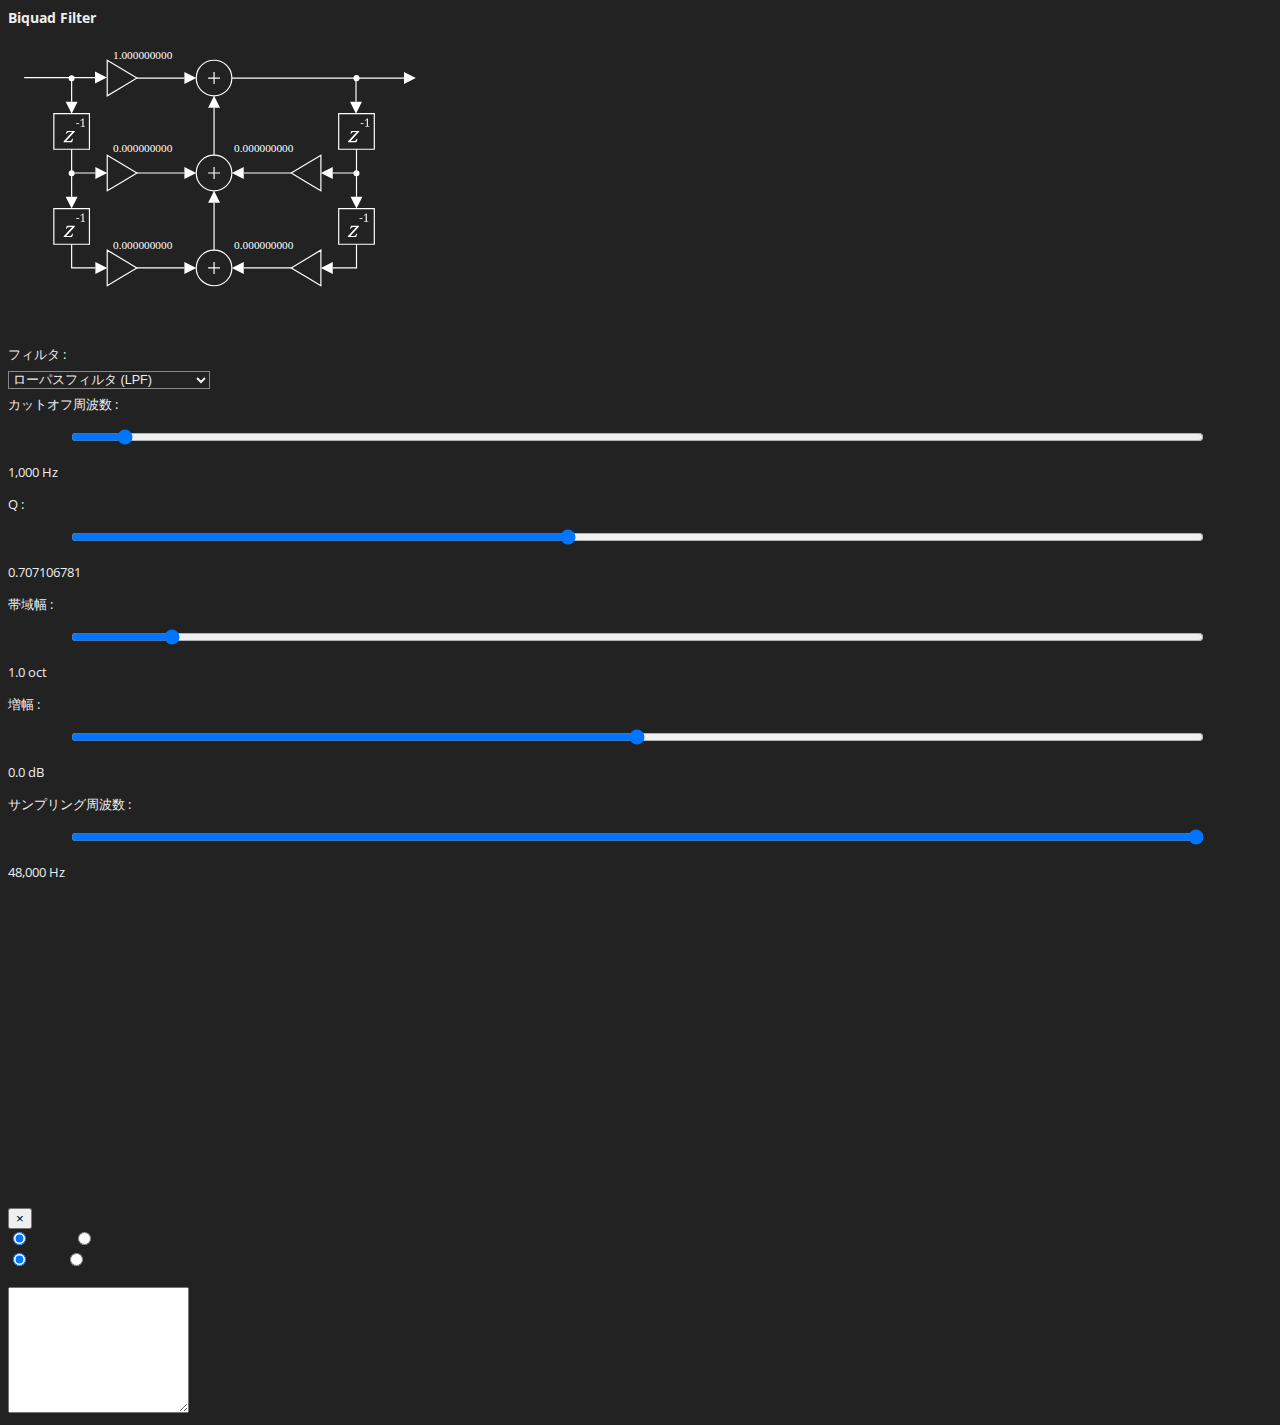
==== index.html @ 77096342 "係数のコピー機能を追加" ====
<!DOCTYPE html>
<html lang="ja">

<head>
  <meta charset="utf-8" />
  <meta name="viewport" content="width=device-width, initial-scale=1, shrink-to-fit=no" />
  <title>Biquad Filter</title>
  <link rel="stylesheet" href="https://maxcdn.bootstrapcdn.com/bootstrap/4.0.0-beta.3/css/bootstrap.min.css" integrity="sha384-Zug+QiDoJOrZ5t4lssLdxGhVrurbmBWopoEl+M6BdEfwnCJZtKxi1KgxUyJq13dy"
    crossorigin="anonymous" />
  <link rel="stylesheet" href="css/index.css" />
</head>

<body>
  <nav class="navbar navbar-dark bg-dark">
    <span class="navbar-brand">
      Biquad Filter
    </span>
  </nav>
  <div class="container">
    <div class="row">
      <div class="col-xs-12 col-md-6">
        <object class="diagram" type="image/svg+xml" data="img/biquad_5_coefficients.svg"></object>
        <div class="diagram-clicker"></div>
      </div>
      <div class="control-panel col-xs-12 col-md-6">
        <div class="row">
          <div class="control-col col-4 text-right control-name">
            フィルタ :
          </div>
          <div class="control-col col-8">
            <select id="filter_type" class="select-dark custom-select custom-select-sm">
              <option value="0" selected>ローパスフィルタ (LPF)</option>
              <option value="1">ハイパスフィルタ (HPF)</option>
              <option value="2">バンドパスフィルタ (BPF)</option>
              <option value="3">バンドストップフィルタ (BSF)</option>
              <option value="4">ローシェルフフィルタ (LSF)</option>
              <option value="5">ハイシェルフフィルタ (HSF)</option>
              <option value="6">ピーキングフィルタ (Peaking)</option>
              <option value="7">オールパスフィルタ (Allpass)</option>
            </select>
          </div>
        </div>
        <div class="row control-row">
          <div class="control-col col-4 text-right control-name">カットオフ周波数 :</div>
          <div class="control-col col-5">
            <input id="cutoff_freq" type="range" max="23999" min="1" value="1000" />
          </div>
          <div class="control-col col-3">
            <span id="cutoff_freq_value" class="control-value">1,000 Hz</span>
          </div>
        </div>
        <div class="row control-row">
          <div class="control-col col-4 text-right control-name">Q :</div>
          <div class="control-col col-5">
            <input id="q" type="range" max="4" min="-4" value="-0.5" step="0.125" />
          </div>
          <div class="control-col col-3">
            <span id="q_value" class="control-value">0.707106781</span>
          </div>
        </div>
        <div class="row control-row">
          <div class="control-col col-4 text-right control-name">帯域幅 :</div>
          <div class="control-col col-5">
            <input id="bandwidth" type="range" max="12" min="0" value="1" step="0.1" />
          </div>
          <div class="control-col col-3">
            <span id="bandwidth_value" class="control-value">1.0 oct</span>
          </div>
        </div>
        <div class="row control-row">
          <div class="control-col col-4 text-right control-name">増幅 :</div>
          <div class="control-col col-5">
            <input id="gain" type="range" max="30" min="-30" value="0.0" step="0.1" />
          </div>
          <div class="control-col col-3">
            <span id="gain_value" class="control-value">0.0 dB</span>
          </div>
        </div>
        <div class="row control-row">
          <div class="control-col col-4 text-right control-name">サンプリング周波数 :</div>
          <div class="control-col col-5">
            <input id="sampling_rate" type="range" max="48000" min="10" value="48000" />
          </div>
          <div class="control-col col-3">
            <span id="sampling_rate_value" class="control-value">48,000 Hz</span>
          </div>
        </div>
      </div>
    </div>
    <div class="row">
      <div class="col-xs-12 col-md-6">
        <canvas id="response"></canvas>
      </div>
      <div class="col-xs-12 col-md-6">
      </div>
    </div>
  </div>

  <div class="modal-coefficients modal fade" id="coefficient_modal" tabindex="-1" role="dialog" aria-hidden="true">
    <div class="modal-dialog modal-dialog-centered" role="document">
      <div class="modal-content">
        <div class="modal-header">
          <h5 class="modal-title">係数のコピー</h5>
          <button type="button" class="close" data-dismiss="modal" aria-label="Close">
            <span aria-hidden="true">&times;</span>
          </button>
        </div>
        <div class="modal-body">
          <div class="btn-group btn-group-toggle" data-toggle="buttons">
            <label class="btn btn-primary btn-sm active">
              <input type="radio" name="output_n_coefficients" id="output_5_coefficients" autocomplete="off" checked> 5係数
            </label>
            <label class="btn btn-primary btn-sm">
              <input type="radio" name="output_n_coefficients" id="output_6_coefficients" autocomplete="off"> 6係数
            </label>
          </div>
          <div class="btn-group btn-group-toggle" data-toggle="buttons">
            <label class="btn btn-secondary btn-sm active">
              <input type="radio" name="output_format" id="output_veriable" autocomplete="off" checked> 変数
            </label>
            <label class="btn btn-secondary btn-sm">
              <input type="radio" name="output_format" id="output_array" autocomplete="off"> 配列
            </label>
          </div>
          <form>
            <div class="form-group">
              <textarea class="form-control" id="coefficients_output" rows="8"></textarea>
            </div>
          </form>
        </div>
      </div>
    </div>
  </div>
</body>
<script src="https://code.jquery.com/jquery-3.2.1.slim.min.js" integrity="sha384-KJ3o2DKtIkvYIK3UENzmM7KCkRr/rE9/Qpg6aAZGJwFDMVNA/GpGFF93hXpG5KkN"
  crossorigin="anonymous"></script>
<script src="https://cdnjs.cloudflare.com/ajax/libs/popper.js/1.12.9/umd/popper.min.js" integrity="sha384-ApNbgh9B+Y1QKtv3Rn7W3mgPxhU9K/ScQsAP7hUibX39j7fakFPskvXusvfa0b4Q"
  crossorigin="anonymous"></script>
<script src="https://maxcdn.bootstrapcdn.com/bootstrap/4.0.0-beta.3/js/bootstrap.min.js" integrity="sha384-a5N7Y/aK3qNeh15eJKGWxsqtnX/wWdSZSKp+81YjTmS15nvnvxKHuzaWwXHDli+4"
  crossorigin="anonymous"></script>
<script src="js/BootstrapMenu.min.js"></script>
<script src="js/fft.js"></script>
<script src="js/filter.js"></script>
<script src="js/calc.js"></script>
<script src="js/index.js"></script>

</html>
---- css/index.css ----
@import url("https://fonts.googleapis.com/css?family=Open+Sans:400,700");
body {
  background-color: #222;
  color: #eee;
  font-family: 'Open Sans', sans-serif;
  font-size: 14px;
}

a, a:visited {
  text-decoration: none;
  color: inherit;
}

.navbar {
  font-weight: bold;
}

.diagram {
  max-height: 260px;
}

.diagram-clicker {
  width: 100%;
  height: 100%;
  position: absolute;
  top: 0;
  left: 0;
  z-index: 10;
}

select.select-dark {
  background-color: #222;
  color: inherit;
  border: 1px #888 solid;
  width: auto;
  font-size: 100%;
}

.container {
  margin-top: 1rem;
}

@media (min-width: 992px) {
  .control-panel {
    padding-top: 2rem;
  }
}

.disabled {
  opacity: 0.5;
}

.control-name {
  line-height: 2rem;
}

.control-col {
  padding-right: 5px;
  padding-left: 0;
  font-size: 90%;
  white-space: nowrap;
}

.control-col input[type=range] {
  height: 2rem;
  width: 90%;
  margin: 0 5%;
}

.control-col .control-value {
  line-height: 2rem;
}

canvas {
  max-height: 260px;
  width: 100%;
}

.dropdown-menu li {
  padding: 0.125rem 1rem;
}
.dropdown-menu a, a:visited {
  text-decoration: none;
  color: inherit;
}
.dropdown-menu li:hover {
  background-color: #ddd;
}

.modal {
  color: #222;
}
.modal-body form {
  margin-top: 1rem;
}
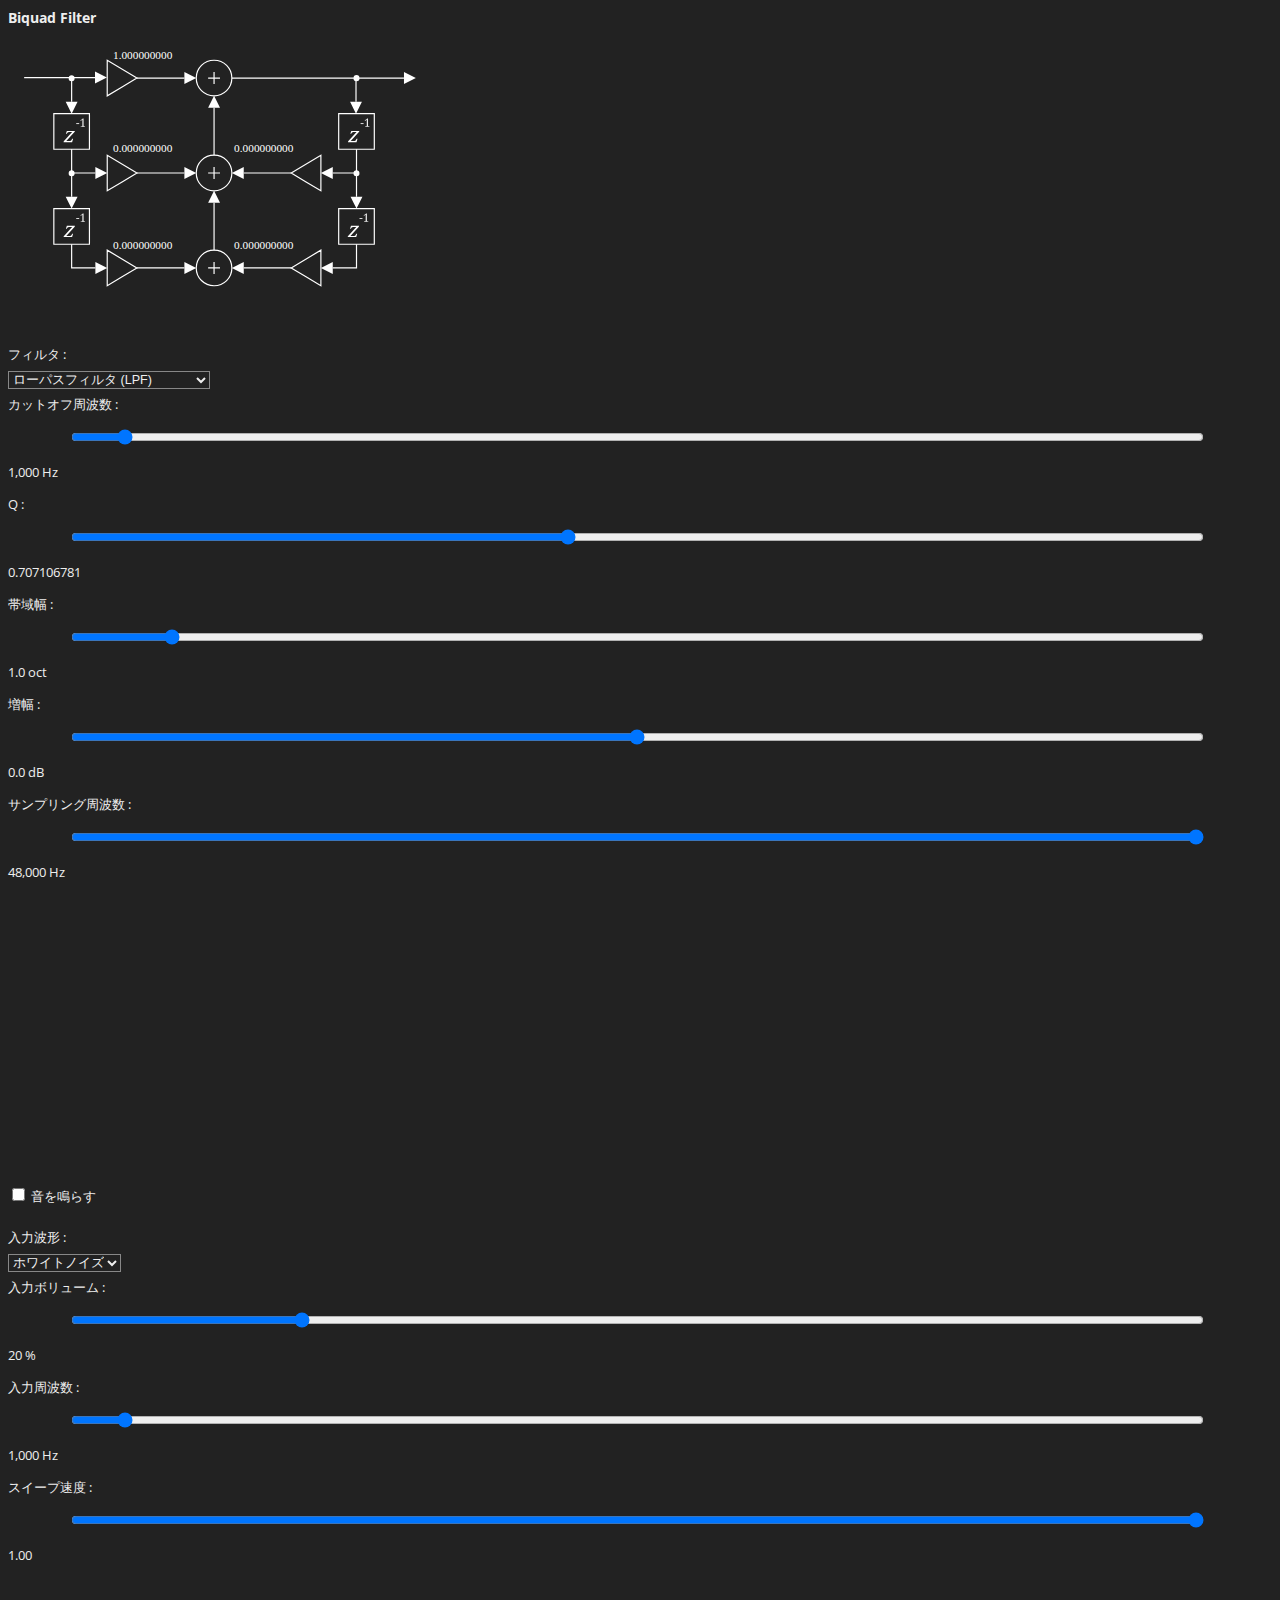
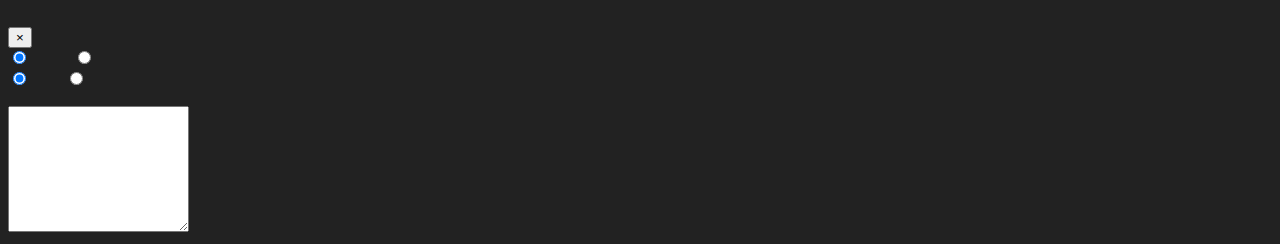
==== commit a65497b8: "Web Audio APIでフィルタ出力の音を鳴らせるように機能追加" ====
--- a/index.html
+++ b/index.html
@@ -79,7 +79,7 @@
         <div class="row control-row">
           <div class="control-col col-4 text-right control-name">サンプリング周波数 :</div>
           <div class="control-col col-5">
-            <input id="sampling_rate" type="range" max="48000" min="10" value="48000" />
+            <input id="sampling_rate" type="range" max="48000" min="3000" value="48000" />
           </div>
           <div class="control-col col-3">
             <span id="sampling_rate_value" class="control-value">48,000 Hz</span>
@@ -91,7 +91,64 @@
       <div class="col-xs-12 col-md-6">
         <canvas id="response"></canvas>
       </div>
-      <div class="col-xs-12 col-md-6">
+      <div class="control-panel col-xs-12 col-md-6">
+        <div class="row" style="margin-bottom: 1rem">
+          <div class="control-col col-4 text-right control-name">
+          </div>
+          <div class="control-col col-8">
+            <div class="form-check">
+              <input class="form-check-input" type="checkbox" value="" id="sound_playing">
+              <label class="form-check-label" for="sound_playing">
+                音を鳴らす
+              </label>
+            </div>
+          </div>
+        </div>
+        <div class="row">
+          <div class="control-col col-4 text-right control-name">
+            入力波形 :
+          </div>
+          <div class="control-col col-8">
+            <select id="input_waveform" class="select-dark custom-select custom-select-sm">
+              <option value="0" selected>ホワイトノイズ</option>
+              <option value="1">正弦波</option>
+              <option value="2">矩形波</option>
+              <option value="3">鋸歯波</option>
+              <option value="4">三角波</option>
+              <option value="5">正弦波スイープ</option>
+            </select>
+          </div>
+        </div>
+
+        <div class="row control-row">
+          <div class="control-col col-4 text-right control-name">入力ボリューム :</div>
+          <div class="control-col col-5">
+            <input id="input_volume" type="range" max="1" min="0" step="0.01" value="0.2" />
+          </div>
+          <div class="control-col col-3">
+            <span id="input_volume_value" class="control-value">20 %</span>
+          </div>
+        </div>
+
+        <div class="row control-row">
+          <div class="control-col col-4 text-right control-name">入力周波数 :</div>
+          <div class="control-col col-5">
+            <input id="input_freq" type="range" max="23999" min="1" value="1000" />
+          </div>
+          <div class="control-col col-3">
+            <span id="input_freq_value" class="control-value">1,000 Hz</span>
+          </div>
+        </div>
+
+        <div class="row control-row">
+          <div class="control-col col-4 text-right control-name">スイープ速度 :</div>
+          <div class="control-col col-5">
+            <input id="input_sweep_speed" type="range" max="1" min="0.01" step="0.01" value="1" />
+          </div>
+          <div class="control-col col-3">
+            <span id="input_sweep_speed_value" class="control-value">1.00</span>
+          </div>
+        </div>
       </div>
     </div>
   </div>
@@ -142,6 +199,7 @@
 <script src="js/fft.js"></script>
 <script src="js/filter.js"></script>
 <script src="js/calc.js"></script>
+<script src="js/draw.js"></script>
 <script src="js/index.js"></script>
 
 </html>
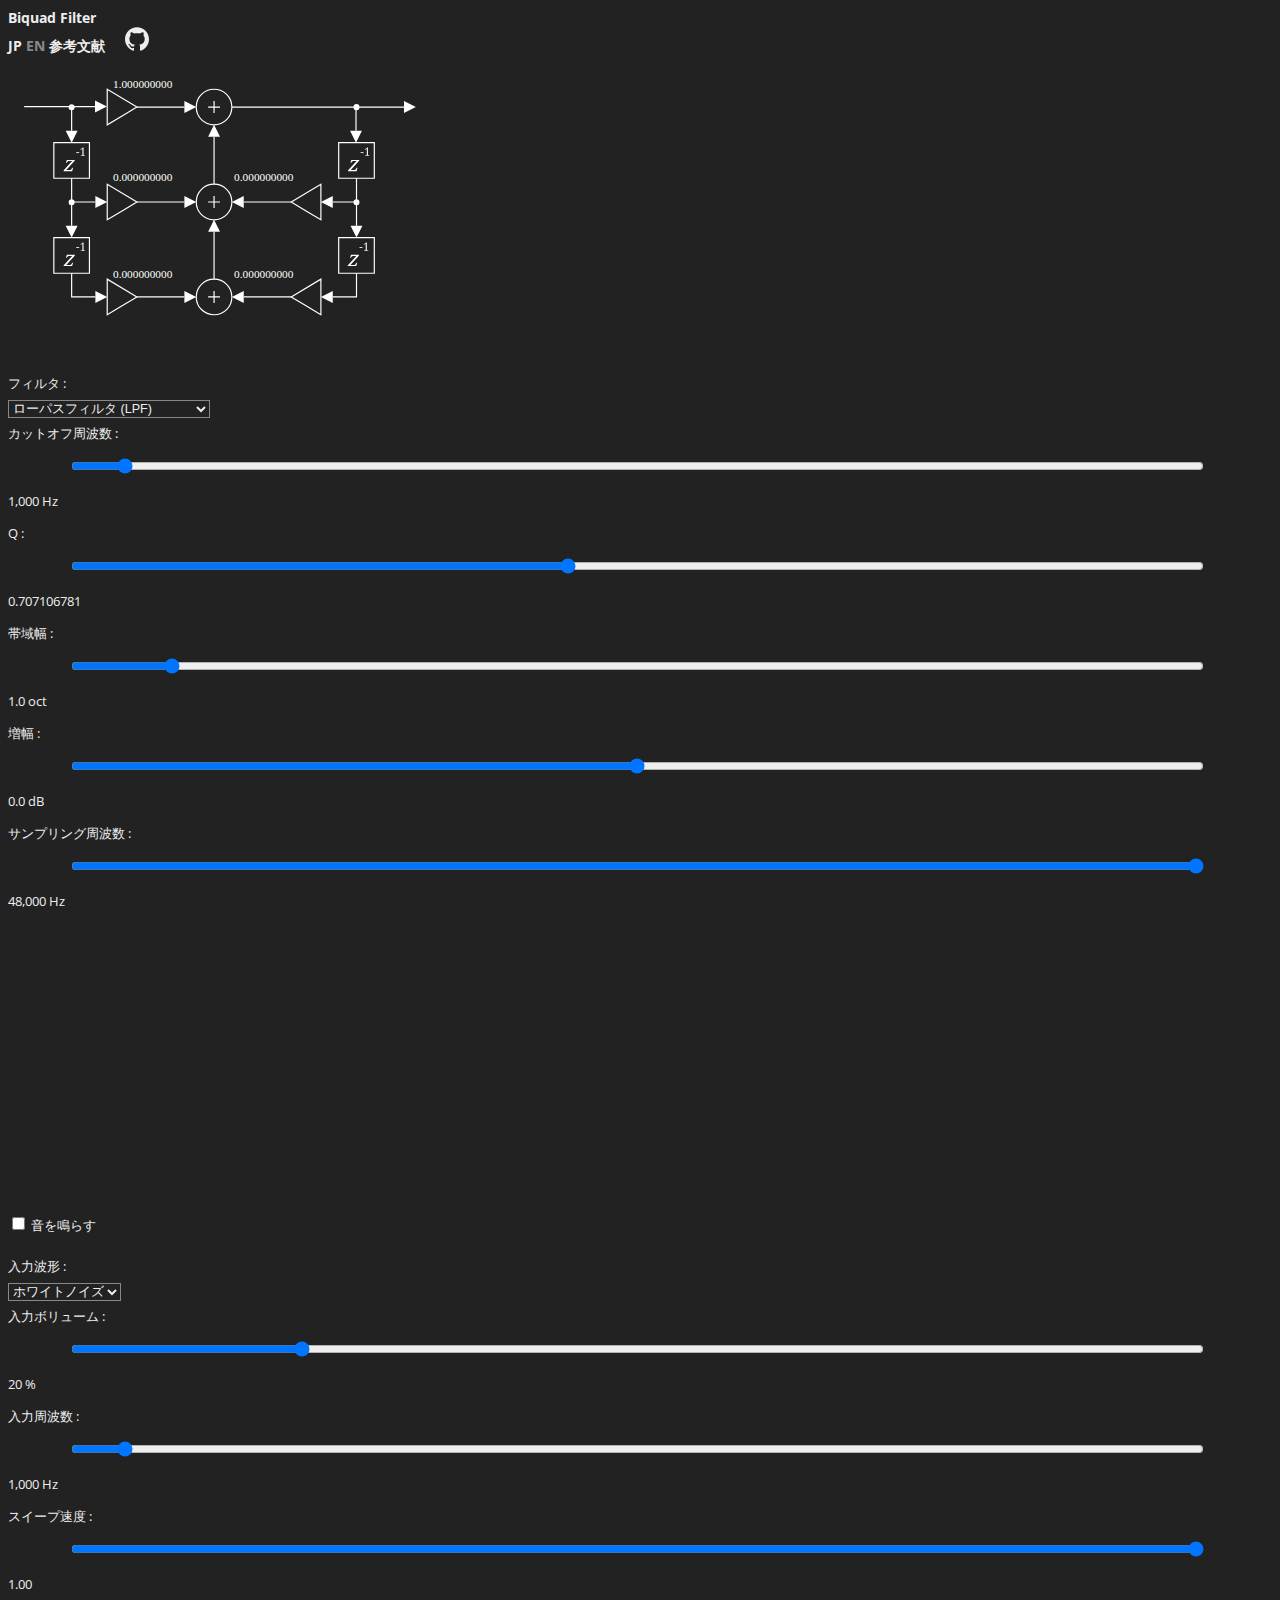
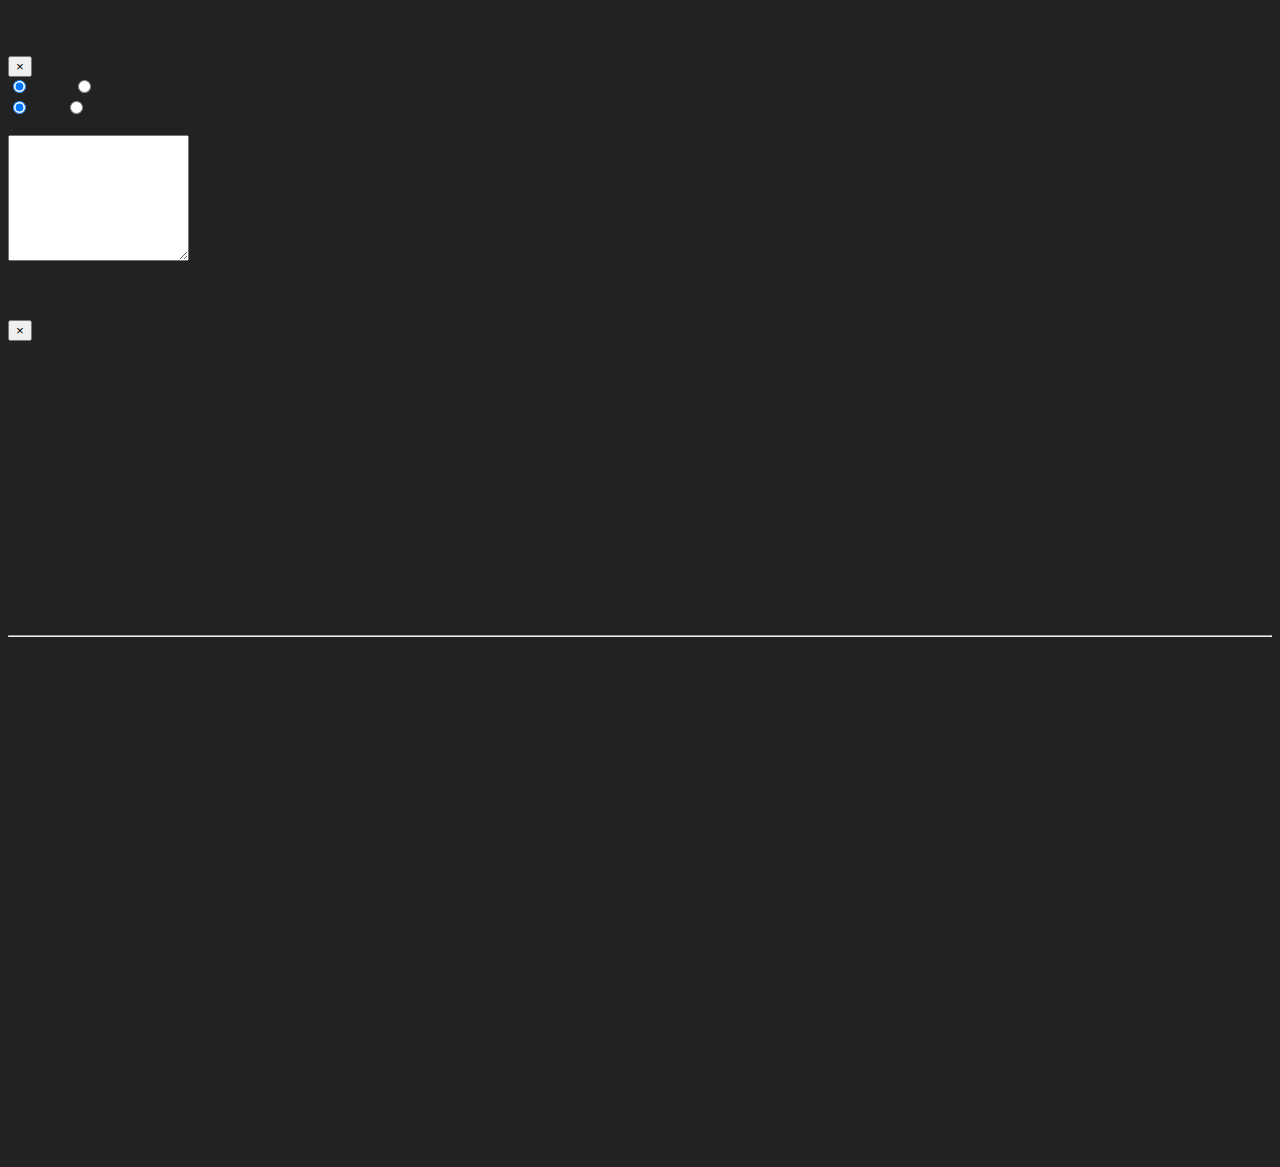
==== commit 1a6a4dd3: "参考文献を追加" ====
--- a/index.html
+++ b/index.html
@@ -15,6 +15,14 @@
     <span class="navbar-brand">
       Biquad Filter
     </span>
+    <nav class="nav">
+      <span class="nav-link active">JP</span>
+      <a class="nav-link disabled" href="en.html">EN</a>
+      <a class="nav-link reference-link" href="#">参考文献</a>
+      <a class="nav-link nav-icon" href="https://github.com/nanase/biquad_filter" target="_blank">
+        <span class=" svg svg-github"></span>
+      </a>
+    </nav>
   </nav>
   <div class="container">
     <div class="row">
@@ -188,7 +196,105 @@
       </div>
     </div>
   </div>
+
+  <div class="modal-reference modal fade" id="reference_modal" tabindex="-1" role="dialog" aria-hidden="true">
+    <div class="modal-dialog modal-dialog-centered" role="document">
+      <div class="modal-content">
+        <div class="modal-header">
+          <h5 class="modal-title">参考文献</h5>
+          <button type="button" class="close" data-dismiss="modal" aria-label="Close">
+            <span aria-hidden="true">&times;</span>
+          </button>
+        </div>
+        <div class="modal-body">
+          <section>
+            <h6>Cookbook formulae for audio EQ biquad filter coefficients</h6>
+            <p>
+              <a href="http://www.musicdsp.org/files/Audio-EQ-Cookbook.txt" target="_blank">
+                http://www.musicdsp.org/files/Audio-EQ-Cookbook.txt
+              </a>
+            </p>
+          </section>
+
+          <section>
+            <h6>簡単なデジタルフィルタの実装 - C++でVST作り</h6>
+            <p>
+              <a href="http://vstcpp.wpblog.jp/?page_id=523" target="_blank">
+                http://vstcpp.wpblog.jp/?page_id=523
+              </a>
+            </p>
+          </section>
+
+          <section>
+            <h6>The Scientist and Engineer's Guide to Digital Signal Processing The z-Transform</h6>
+            <p>
+              <a href="http://www.analog.com/media/en/technical-documentation/dsp-book/dsp_book_Ch33.pdf" target="_blank">
+                http://www.analog.com/media/en/technical-documentation/dsp-book/dsp_book_Ch33.pdf
+              </a>
+            </p>
+          </section>
+
+          <hr />
+
+          <section>
+            <h6>Free FFT and convolution (JavaScript)</h6>
+            <p>
+              Copyright (c) 2017 Project Nayuki
+              <br /> Licensed under the MIT License
+              <br />
+              <a href="https://www.nayuki.io/page/free-small-fft-in-multiple-languages" target="_blank">
+                https://www.nayuki.io/page/free-small-fft-in-multiple-languages
+              </a>
+            </p>
+          </section>
+
+          <section>
+            <h6>jQuery</h6>
+            <p>
+              Copyright 2018 The jQuery Foundation
+              <br /> Licensed under the MIT License
+              <br />
+              <a href="https://jquery.org/" target="_blank">
+                https://jquery.org/
+              </a>
+            </p>
+          </section>
+
+          <section>
+            <h6>Bootstrap</h6>
+            <p>
+              Copyright 2011-2016 Twitter, Inc.
+              <br /> Licensed under the MIT License
+              <br />
+              <a href="https://github.com/twbs/bootstrap" target="_blank">
+                https://github.com/twbs/bootstrap
+              </a>
+            </p>
+          </section>
+
+          <section>
+            <h6>dgoguerra/bootstrap-menu</h6>
+            <p>
+              Licensed under the MIT License
+              <br />
+              <a href="https://github.com/dgoguerra/bootstrap-menu" target="_blank">
+                https://github.com/dgoguerra/bootstrap-menu
+              </a>
+            </p>
+          </section>
+        </div>
+      </div>
+    </div>
+  </div>
 </body>
+<script>
+  const language = {
+    impulseResponse: 'インパルス応答',
+    frequencyResponse: '周波数応答',
+    phaseResponse: '位相応答',
+    copyingCoefficients: '係数のコピー',
+  };
+</script>
 <script src="https://code.jquery.com/jquery-3.2.1.slim.min.js" integrity="sha384-KJ3o2DKtIkvYIK3UENzmM7KCkRr/rE9/Qpg6aAZGJwFDMVNA/GpGFF93hXpG5KkN"
   crossorigin="anonymous"></script>
 <script src="https://cdnjs.cloudflare.com/ajax/libs/popper.js/1.12.9/umd/popper.min.js" integrity="sha384-ApNbgh9B+Y1QKtv3Rn7W3mgPxhU9K/ScQsAP7hUibX39j7fakFPskvXusvfa0b4Q"
--- a/css/index.css
+++ b/css/index.css
@@ -79,10 +79,12 @@
 .dropdown-menu li {
   padding: 0.125rem 1rem;
 }
+
 .dropdown-menu a, a:visited {
   text-decoration: none;
   color: inherit;
 }
+
 .dropdown-menu li:hover {
   background-color: #ddd;
 }
@@ -90,6 +92,31 @@
 .modal {
   color: #222;
 }
+
 .modal-body form {
   margin-top: 1rem;
 }
+
+.svg-github {
+  background-image: url('data:image/svg+xml,%3Csvg%20xmlns%3D%22http%3A%2F%2Fwww.w3.org%2F2000%2Fsvg%22%20viewBox%3D%220%200%2024%2024%22%20fill%3D%22%23eee%22%3E%3Cpath%20d%3D%22M12%20.3C5.37.3%200%205.67%200%2012.3c0%205.3%203.44%209.8%208.2%2011.38.6.12.83-.26.83-.57l-.02-2c-3.3.7-4-1.6-4-1.6-.5-1.4-1.3-1.74-1.3-1.74-1.1-.72.1-.7.1-.7%201.2.1%201.84%201.23%201.84%201.23%201.07%201.83%202.8%201.3%203.5%201%20.1-.78.4-1.3.75-1.6-2.67-.3-5.47-1.34-5.47-5.94%200-1.3.47-2.4%201.24-3.23-.14-.3-.54-1.52.1-3.2%200%200%201-.32%203.3%201.2.96-.23%201.98-.4%203-.4s2.04.17%203%20.4c2.28-1.52%203.3-1.2%203.3-1.2.63%201.65.23%202.87.1%203.17.77.83%201.24%201.9%201.24%203.2%200%204.6-2.8%205.6-5.47%205.9.4.36.8%201.1.8%202.2v3.3c0%20.3.2.7.8.58C20.57%2022.1%2024%2017.6%2024%2012.3c0-6.63-5.37-12-12-12%22%2F%3E%3C%2Fsvg%3E');
+}
+.svg {
+  background-position: center center;
+  background-repeat: no-repeat;
+  display: inline-block;
+  width: 24px;
+  height: 24px;
+}
+.nav-icon {
+  padding: 4px 16px;
+}
+
+.modal-reference section {
+  padding-top: 0.5rem;
+}
+.modal-reference section p {
+  padding-left: 0.5rem;
+}
+.modal-reference h6 {
+  font-weight: bold;
+}
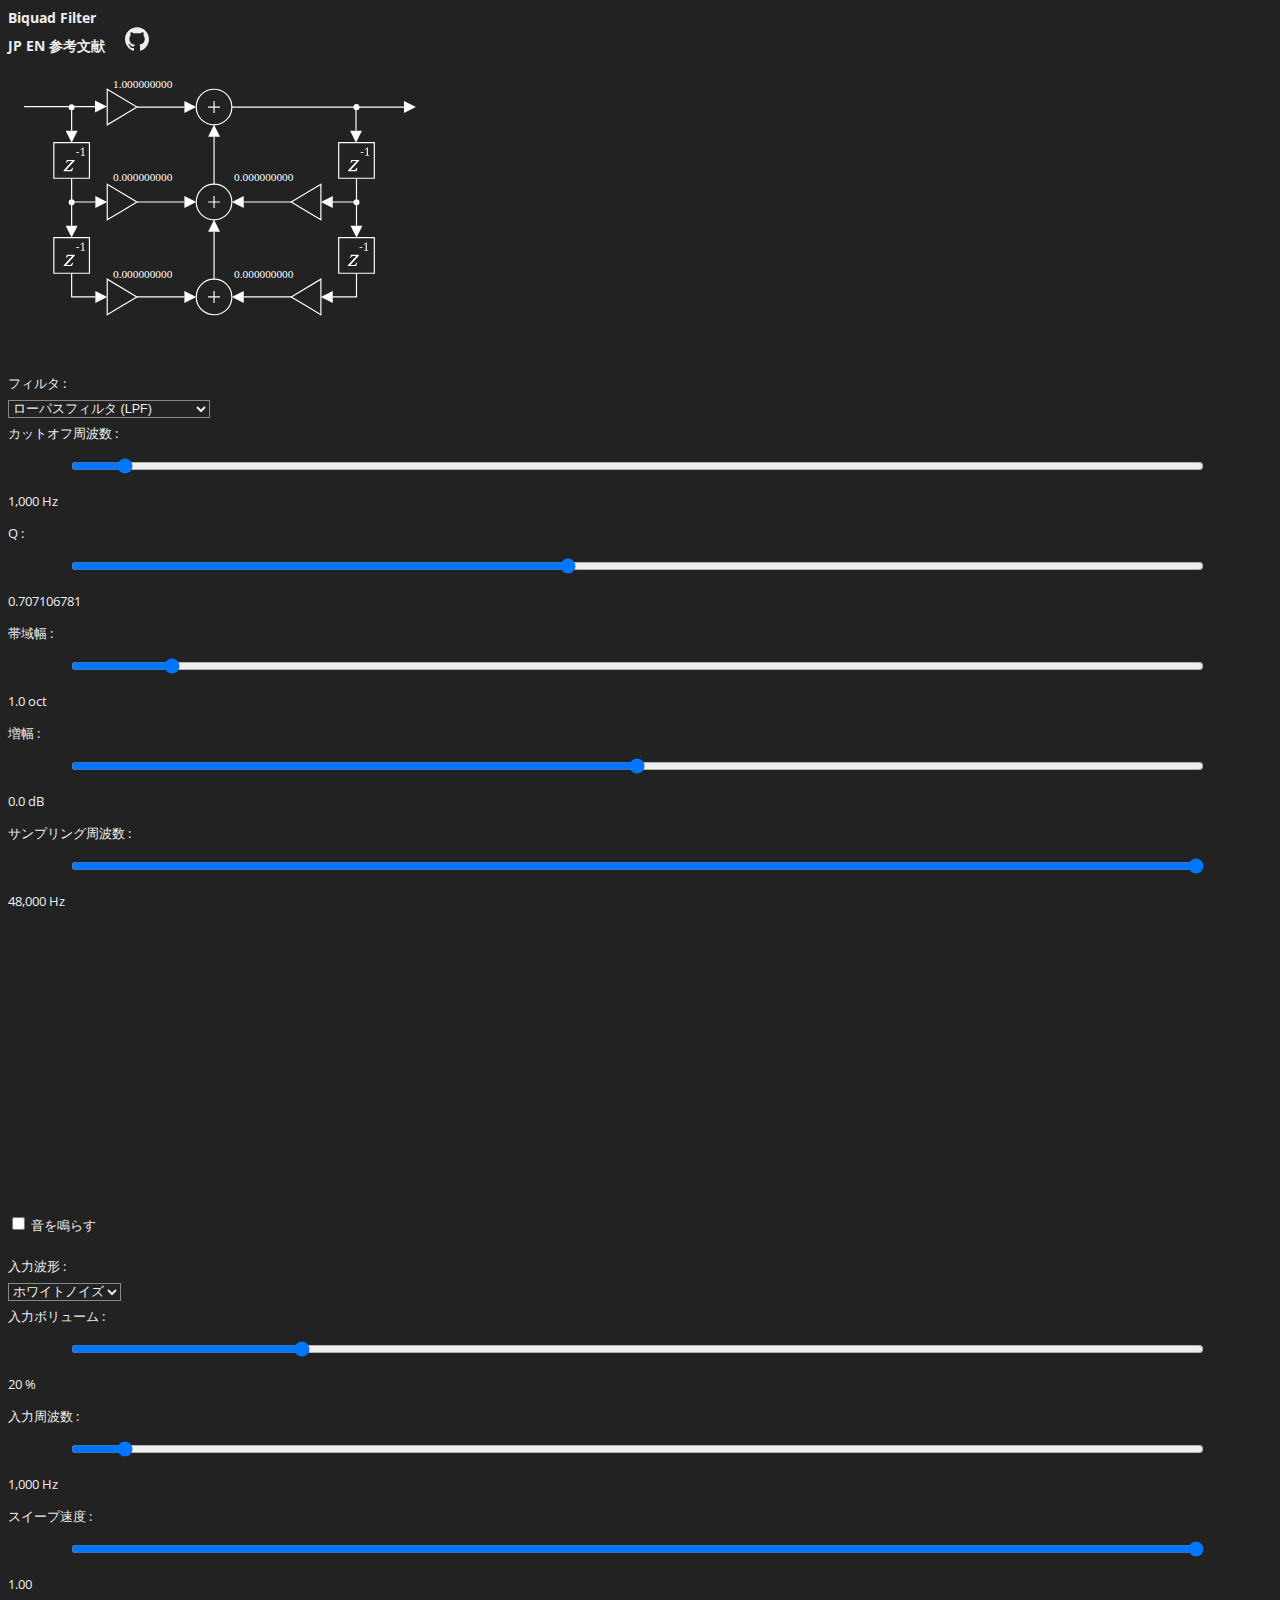
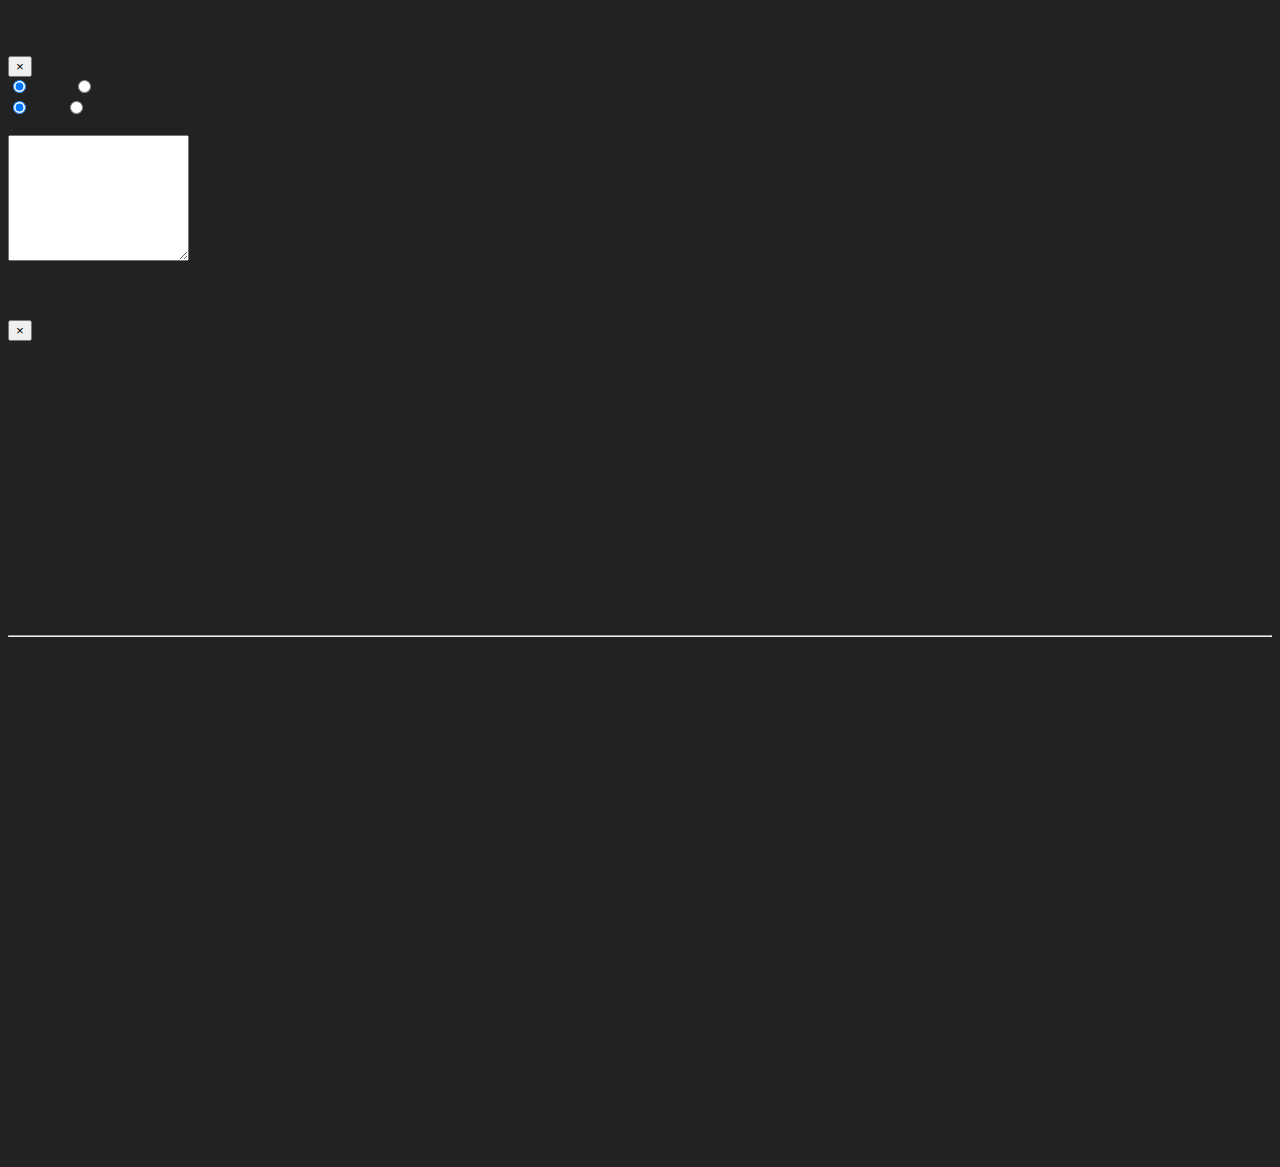
==== commit 1d1981bb: "各言語ページへのリンクが正常に押せなくなっていたので修正" ====
--- a/index.html
+++ b/index.html
@@ -5,8 +5,8 @@
   <meta charset="utf-8" />
   <meta name="viewport" content="width=device-width, initial-scale=1, shrink-to-fit=no" />
   <title>Biquad Filter</title>
-  <link rel="stylesheet" href="https://maxcdn.bootstrapcdn.com/bootstrap/4.0.0-beta.3/css/bootstrap.min.css" integrity="sha384-Zug+QiDoJOrZ5t4lssLdxGhVrurbmBWopoEl+M6BdEfwnCJZtKxi1KgxUyJq13dy"
-    crossorigin="anonymous" />
+  <link rel="stylesheet" href="https://cdn.jsdelivr.net/npm/bootstrap@4.6.1/dist/css/bootstrap.min.css"
+    integrity="sha384-zCbKRCUGaJDkqS1kPbPd7TveP5iyJE0EjAuZQTgFLD2ylzuqKfdKlfG/eSrtxUkn" crossorigin="anonymous">
   <link rel="stylesheet" href="css/index.css" />
 </head>
 
@@ -17,7 +17,7 @@
     </span>
     <nav class="nav">
       <span class="nav-link active">JP</span>
-      <a class="nav-link disabled" href="en.html">EN</a>
+      <a class="nav-link" href="en.html">EN</a>
       <a class="nav-link reference-link" href="#">参考文献</a>
       <a class="nav-link nav-icon" href="https://github.com/nanase/biquad_filter" target="_blank">
         <span class=" svg svg-github"></span>
@@ -295,12 +295,13 @@
     copyingCoefficients: '係数のコピー',
   };
 </script>
-<script src="https://code.jquery.com/jquery-3.2.1.slim.min.js" integrity="sha384-KJ3o2DKtIkvYIK3UENzmM7KCkRr/rE9/Qpg6aAZGJwFDMVNA/GpGFF93hXpG5KkN"
-  crossorigin="anonymous"></script>
-<script src="https://cdnjs.cloudflare.com/ajax/libs/popper.js/1.12.9/umd/popper.min.js" integrity="sha384-ApNbgh9B+Y1QKtv3Rn7W3mgPxhU9K/ScQsAP7hUibX39j7fakFPskvXusvfa0b4Q"
-  crossorigin="anonymous"></script>
-<script src="https://maxcdn.bootstrapcdn.com/bootstrap/4.0.0-beta.3/js/bootstrap.min.js" integrity="sha384-a5N7Y/aK3qNeh15eJKGWxsqtnX/wWdSZSKp+81YjTmS15nvnvxKHuzaWwXHDli+4"
-  crossorigin="anonymous"></script>
+<script src="https://cdn.jsdelivr.net/npm/jquery@3.5.1/dist/jquery.slim.min.js"
+  integrity="sha384-DfXdz2htPH0lsSSs5nCTpuj/zy4C+OGpamoFVy38MVBnE+IbbVYUew+OrCXaRkfj" crossorigin="anonymous"></script>
+<script src="https://cdn.jsdelivr.net/npm/bootstrap@4.6.1/dist/js/bootstrap.bundle.min.js"
+  integrity="sha384-fQybjgWLrvvRgtW6bFlB7jaZrFsaBXjsOMm/tB9LTS58ONXgqbR9W8oWht/amnpF" crossorigin="anonymous"></script>
+<script src="https://cdnjs.cloudflare.com/ajax/libs/popper.js/1.16.1/umd/popper.min.js"
+  integrity="sha512-ubuT8Z88WxezgSqf3RLuNi5lmjstiJcyezx34yIU2gAHonIi27Na7atqzUZCOoY4CExaoFumzOsFQ2Ch+I/HCw=="
+  crossorigin="anonymous" referrerpolicy="no-referrer"></script>
 <script src="js/BootstrapMenu.min.js"></script>
 <script src="js/fft.js"></script>
 <script src="js/filter.js"></script>
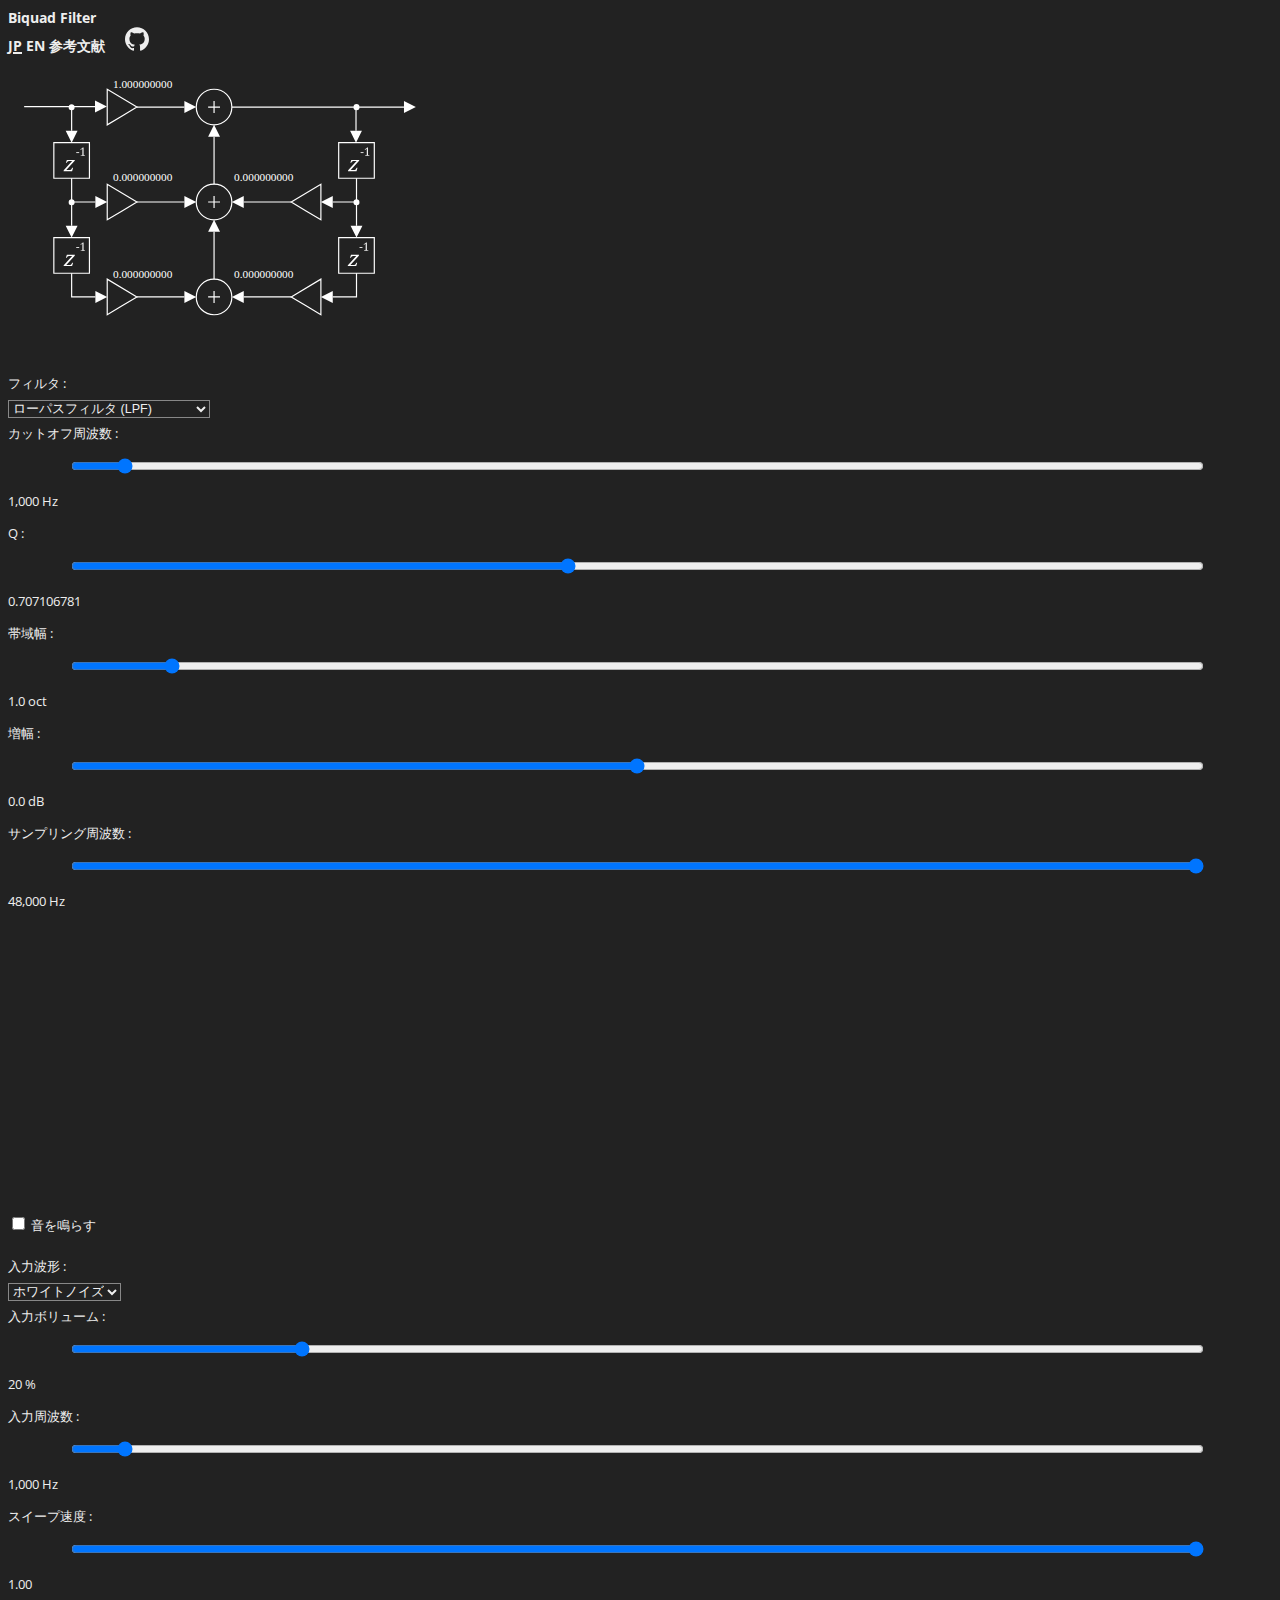
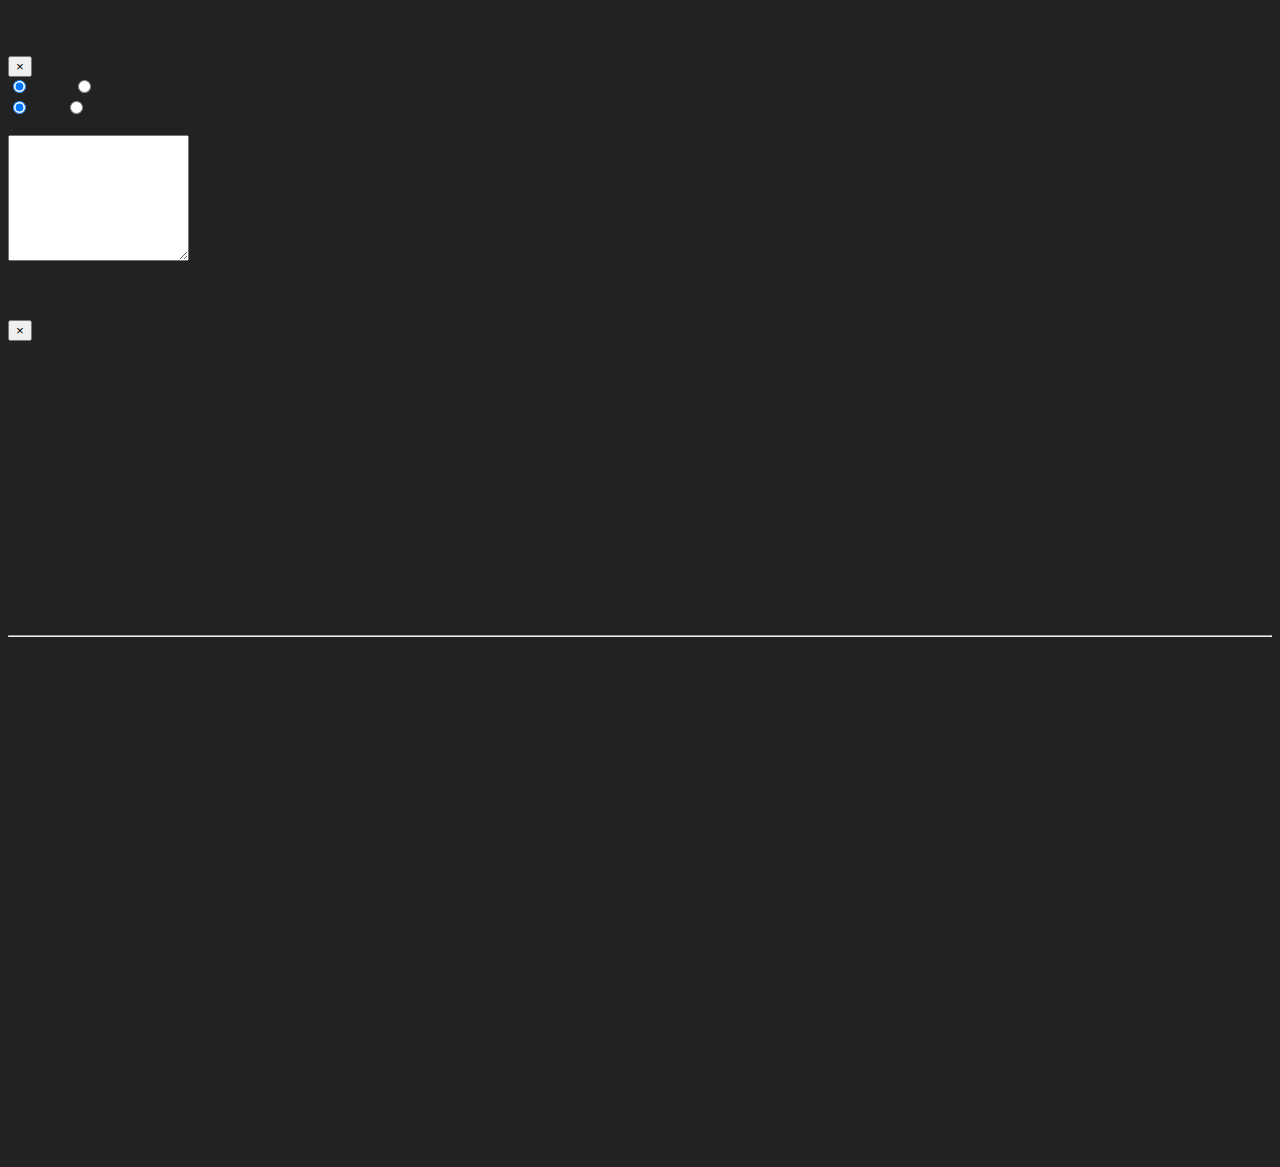
==== commit 07801241: "filter.jsをcoefficients.jsに名前変更" ====
--- a/index.html
+++ b/index.html
@@ -173,7 +173,8 @@
         <div class="modal-body">
           <div class="btn-group btn-group-toggle" data-toggle="buttons">
             <label class="btn btn-primary btn-sm active">
-              <input type="radio" name="output_n_coefficients" id="output_5_coefficients" autocomplete="off" checked> 5係数
+              <input type="radio" name="output_n_coefficients" id="output_5_coefficients" autocomplete="off" checked>
+              5係数
             </label>
             <label class="btn btn-primary btn-sm">
               <input type="radio" name="output_n_coefficients" id="output_6_coefficients" autocomplete="off"> 6係数
@@ -228,7 +229,8 @@
           <section>
             <h6>The Scientist and Engineer's Guide to Digital Signal Processing The z-Transform</h6>
             <p>
-              <a href="http://www.analog.com/media/en/technical-documentation/dsp-book/dsp_book_Ch33.pdf" target="_blank">
+              <a href="http://www.analog.com/media/en/technical-documentation/dsp-book/dsp_book_Ch33.pdf"
+                target="_blank">
                 http://www.analog.com/media/en/technical-documentation/dsp-book/dsp_book_Ch33.pdf
               </a>
             </p>
@@ -304,7 +306,7 @@
   crossorigin="anonymous" referrerpolicy="no-referrer"></script>
 <script src="js/BootstrapMenu.min.js"></script>
 <script src="js/fft.js"></script>
-<script src="js/filter.js"></script>
+<script src="js/coefficients.js"></script>
 <script src="js/calc.js"></script>
 <script src="js/draw.js"></script>
 <script src="js/index.js"></script>
--- a/css/index.css
+++ b/css/index.css
@@ -1,4 +1,5 @@
 @import url("https://fonts.googleapis.com/css?family=Open+Sans:400,700");
+
 body {
   background-color: #222;
   color: #eee;
@@ -13,6 +14,11 @@
 
 .navbar {
   font-weight: bold;
+}
+
+.nav-link.active {
+  text-decoration: underline;
+  text-decoration-thickness: 2px;
 }
 
 .diagram {
@@ -100,6 +106,7 @@
 .svg-github {
   background-image: url('data:image/svg+xml,%3Csvg%20xmlns%3D%22http%3A%2F%2Fwww.w3.org%2F2000%2Fsvg%22%20viewBox%3D%220%200%2024%2024%22%20fill%3D%22%23eee%22%3E%3Cpath%20d%3D%22M12%20.3C5.37.3%200%205.67%200%2012.3c0%205.3%203.44%209.8%208.2%2011.38.6.12.83-.26.83-.57l-.02-2c-3.3.7-4-1.6-4-1.6-.5-1.4-1.3-1.74-1.3-1.74-1.1-.72.1-.7.1-.7%201.2.1%201.84%201.23%201.84%201.23%201.07%201.83%202.8%201.3%203.5%201%20.1-.78.4-1.3.75-1.6-2.67-.3-5.47-1.34-5.47-5.94%200-1.3.47-2.4%201.24-3.23-.14-.3-.54-1.52.1-3.2%200%200%201-.32%203.3%201.2.96-.23%201.98-.4%203-.4s2.04.17%203%20.4c2.28-1.52%203.3-1.2%203.3-1.2.63%201.65.23%202.87.1%203.17.77.83%201.24%201.9%201.24%203.2%200%204.6-2.8%205.6-5.47%205.9.4.36.8%201.1.8%202.2v3.3c0%20.3.2.7.8.58C20.57%2022.1%2024%2017.6%2024%2012.3c0-6.63-5.37-12-12-12%22%2F%3E%3C%2Fsvg%3E');
 }
+
 .svg {
   background-position: center center;
   background-repeat: no-repeat;
@@ -107,6 +114,7 @@
   width: 24px;
   height: 24px;
 }
+
 .nav-icon {
   padding: 4px 16px;
 }
@@ -114,9 +122,11 @@
 .modal-reference section {
   padding-top: 0.5rem;
 }
+
 .modal-reference section p {
   padding-left: 0.5rem;
 }
+
 .modal-reference h6 {
   font-weight: bold;
 }
